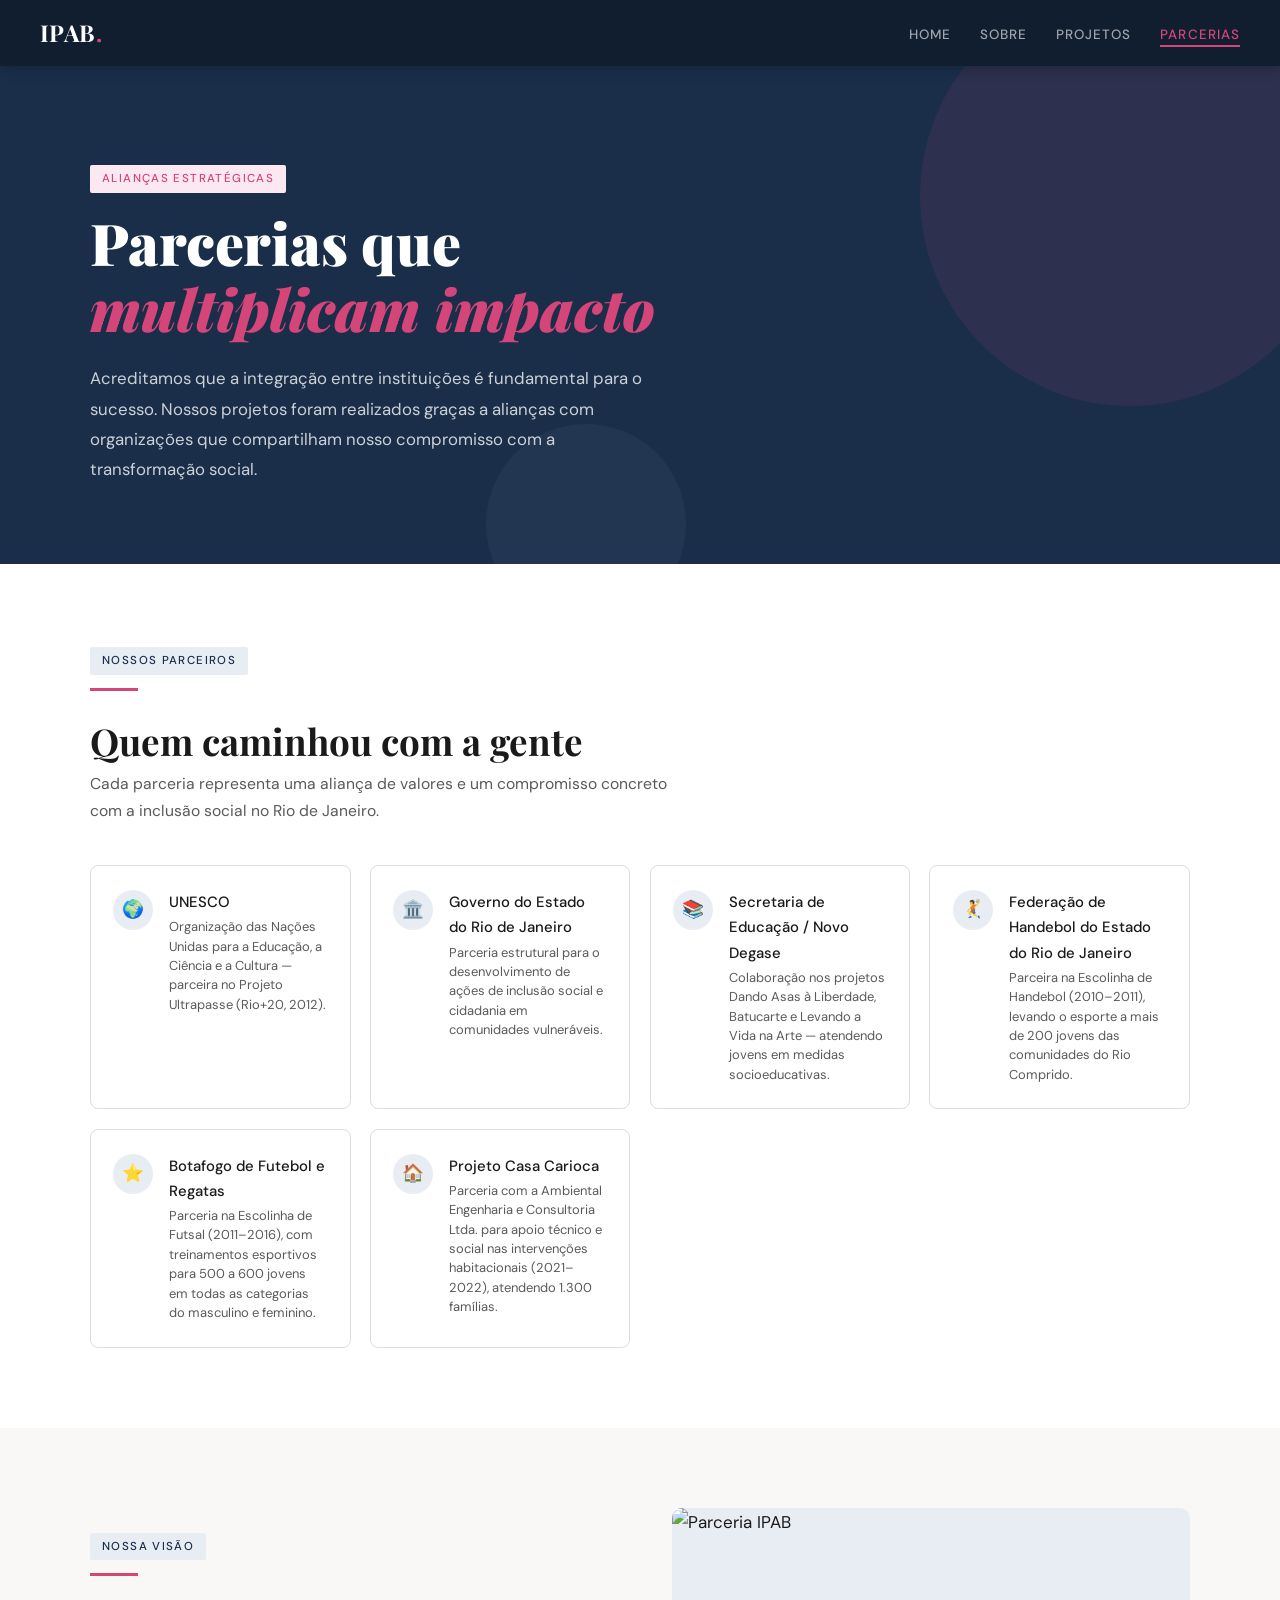
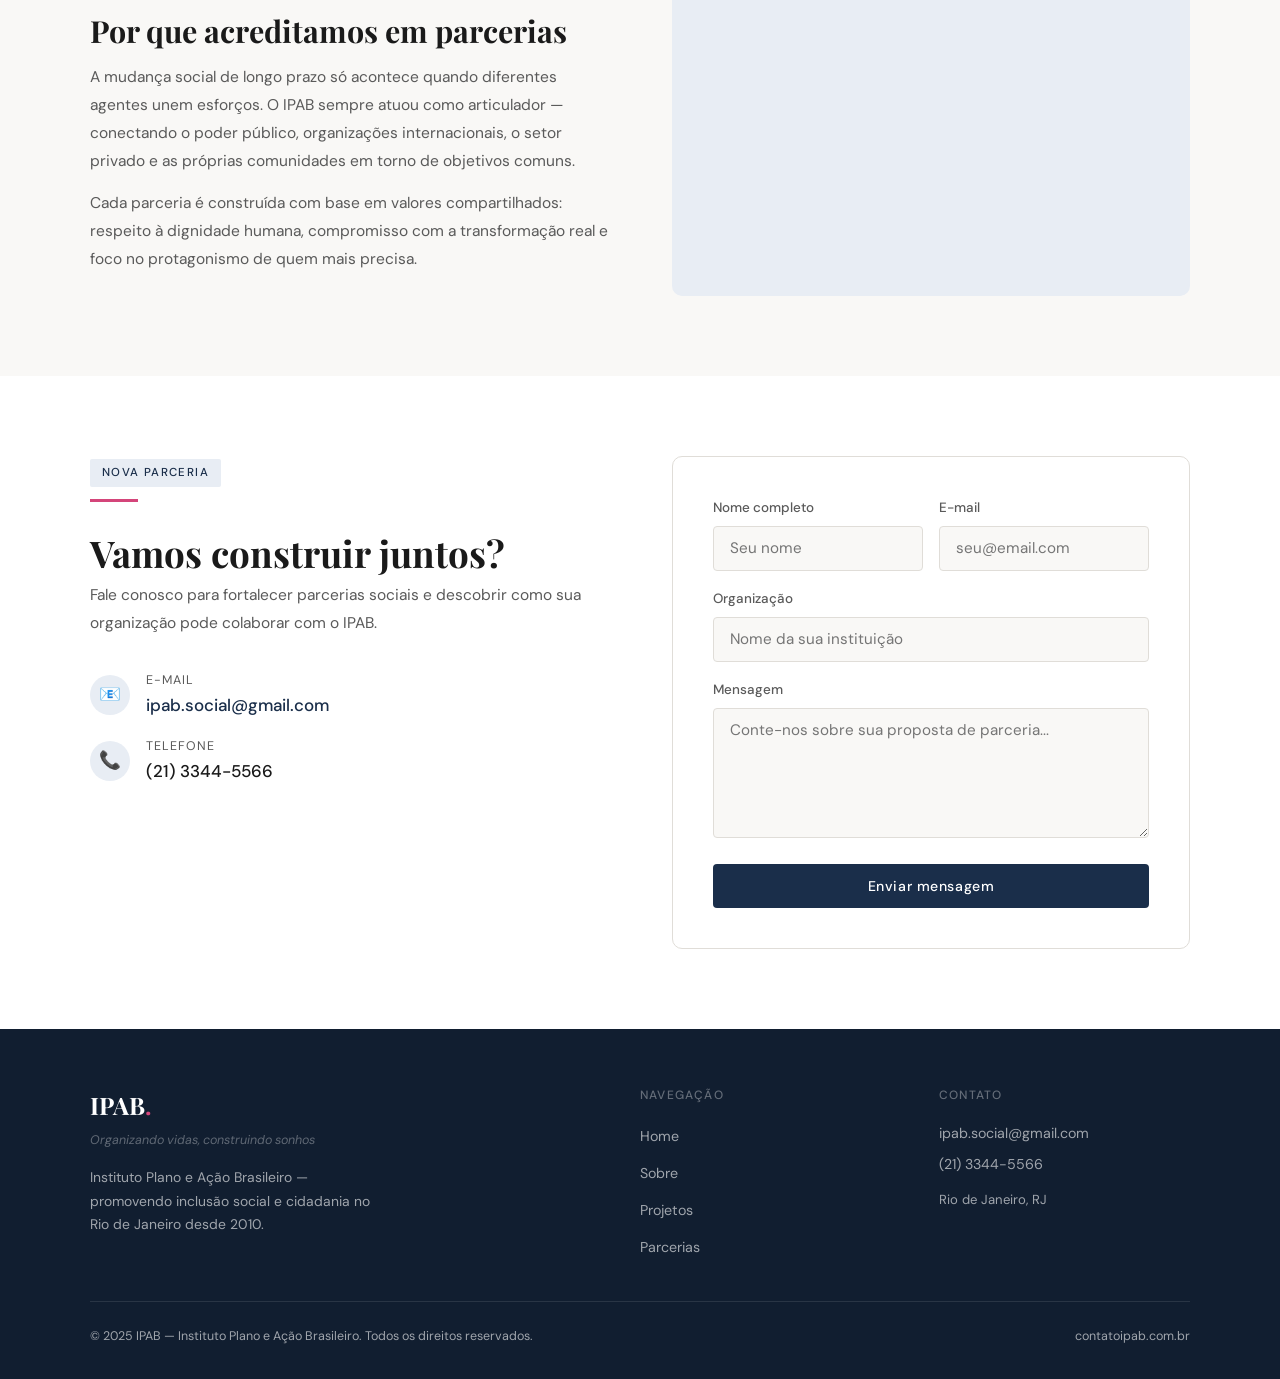
==== parcerias.html @ f0579f7f "create and upload .html and .css files" ====
<!DOCTYPE html>
<html lang="pt-BR">
<head>
  <meta charset="UTF-8" />
  <meta name="viewport" content="width=device-width, initial-scale=1.0" />
  <title>Parcerias | IPAB — Instituto Plano e Ação Brasileiro</title>
  <meta name="description" content="Conheça as instituições parceiras do IPAB que tornaram possível a transformação de milhares de vidas no Rio de Janeiro." />
  <link rel="stylesheet" href="style.css" />
</head>
<body>

<!-- NAV -->
<nav>
  <a class="nav-logo" href="index.html">IPAB<span>.</span></a>
  <button class="nav-toggle" aria-label="Menu" onclick="document.querySelector('nav ul').classList.toggle('aberto')">
    <span></span><span></span><span></span>
  </button>
  <ul>
    <li><a href="index.html">Home</a></li>
    <li><a href="sobre.html">Sobre</a></li>
    <li><a href="projetos.html">Projetos</a></li>
    <li><a href="parcerias.html" class="ativo">Parcerias</a></li>
  </ul>
</nav>

<!-- HERO -->
<div class="hero">
  <div class="hero-inner">
    <span class="tag">Alianças Estratégicas</span>
    <h1>Parcerias que<br><em>multiplicam impacto</em></h1>
    <p class="sub">Acreditamos que a integração entre instituições é fundamental para o sucesso. Nossos projetos foram realizados graças a alianças com organizações que compartilham nosso compromisso com a transformação social.</p>
  </div>
</div>

<!-- PARCEIROS -->
<section class="alt">
  <div class="section-inner">
    <span class="tag" style="background:var(--azul-pale);color:var(--azul);">Nossos Parceiros</span>
    <div class="divider"></div>
    <h2 class="section-title">Quem caminhou com a gente</h2>
    <p class="section-sub">Cada parceria representa uma aliança de valores e um compromisso concreto com a inclusão social no Rio de Janeiro.</p>

    <div class="parceria-grid">

      <div class="parceria-item">
        <div class="p-icon">🌍</div>
        <div>
          <h4>UNESCO</h4>
          <p>Organização das Nações Unidas para a Educação, a Ciência e a Cultura — parceira no Projeto Ultrapasse (Rio+20, 2012).</p>
        </div>
      </div>

      <div class="parceria-item">
        <div class="p-icon">🏛️</div>
        <div>
          <h4>Governo do Estado do Rio de Janeiro</h4>
          <p>Parceria estrutural para o desenvolvimento de ações de inclusão social e cidadania em comunidades vulneráveis.</p>
        </div>
      </div>

      <div class="parceria-item">
        <div class="p-icon">📚</div>
        <div>
          <h4>Secretaria de Educação / Novo Degase</h4>
          <p>Colaboração nos projetos Dando Asas à Liberdade, Batucarte e Levando a Vida na Arte — atendendo jovens em medidas socioeducativas.</p>
        </div>
      </div>

      <div class="parceria-item">
        <div class="p-icon">🤾</div>
        <div>
          <h4>Federação de Handebol do Estado do Rio de Janeiro</h4>
          <p>Parceira na Escolinha de Handebol (2010–2011), levando o esporte a mais de 200 jovens das comunidades do Rio Comprido.</p>
        </div>
      </div>

      <div class="parceria-item">
        <div class="p-icon">⭐</div>
        <div>
          <h4>Botafogo de Futebol e Regatas</h4>
          <p>Parceria na Escolinha de Futsal (2011–2016), com treinamentos esportivos para 500 a 600 jovens em todas as categorias do masculino e feminino.</p>
        </div>
      </div>

      <div class="parceria-item">
        <div class="p-icon">🏠</div>
        <div>
          <h4>Projeto Casa Carioca</h4>
          <p>Parceria com a Ambiental Engenharia e Consultoria Ltda. para apoio técnico e social nas intervenções habitacionais (2021–2022), atendendo 1.300 famílias.</p>
        </div>
      </div>

    </div>
  </div>
</section>

<!-- POR QUE PARCERIA -->
<section>
  <div class="section-inner">
    <div class="sobre-grid">
      <div class="sobre-text">
        <span class="tag" style="background:var(--azul-pale);color:var(--azul);">Nossa visão</span>
        <div class="divider"></div>
        <h2>Por que acreditamos em parcerias</h2>
        <p>A mudança social de longo prazo só acontece quando diferentes agentes unem esforços. O IPAB sempre atuou como articulador — conectando o poder público, organizações internacionais, o setor privado e as próprias comunidades em torno de objetivos comuns.</p>
        <p>Cada parceria é construída com base em valores compartilhados: respeito à dignidade humana, compromisso com a transformação real e foco no protagonismo de quem mais precisa.</p>
      </div>
      <div class="sobre-img">
        <img src="https://assets.zyrosite.com/cdn-cgi/image/format=auto,w=768,h=406,fit=crop/CLZD25CgJpuXaBjR/1-ECjZ6JQ8iOR2W0F1.png" alt="Parceria IPAB" />
      </div>
    </div>
  </div>
</section>

<!-- CONTATO PARCERIAS -->
<section class="alt" id="contato">
  <div class="section-inner">
    <div style="display:grid; grid-template-columns:1fr 1fr; gap:4rem; align-items:start;">
      <div>
        <span class="tag" style="background:var(--azul-pale);color:var(--azul);">Nova Parceria</span>
        <div class="divider"></div>
        <h2 class="section-title">Vamos construir juntos?</h2>
        <p style="color:var(--cinza); font-size:0.97rem; line-height:1.8; margin-bottom:2rem;">Fale conosco para fortalecer parcerias sociais e descobrir como sua organização pode colaborar com o IPAB.</p>
        <div style="display:flex; flex-direction:column; gap:1rem;">
          <div style="display:flex; align-items:center; gap:1rem;">
            <div style="width:40px;height:40px;border-radius:50%;background:var(--azul-pale);display:flex;align-items:center;justify-content:center;font-size:1.1rem;">📧</div>
            <div>
              <div style="font-size:0.78rem;color:var(--cinza);text-transform:uppercase;letter-spacing:0.08em;">E-mail</div>
              <a href="mailto:ipab.social@gmail.com" style="color:var(--azul);font-weight:500;text-decoration:none;">ipab.social@gmail.com</a>
            </div>
          </div>
          <div style="display:flex; align-items:center; gap:1rem;">
            <div style="width:40px;height:40px;border-radius:50%;background:var(--azul-pale);display:flex;align-items:center;justify-content:center;font-size:1.1rem;">📞</div>
            <div>
              <div style="font-size:0.78rem;color:var(--cinza);text-transform:uppercase;letter-spacing:0.08em;">Telefone</div>
              <span style="color:var(--escuro);font-weight:500;">(21) 3344-5566</span>
            </div>
          </div>
        </div>
      </div>
      <div class="form-wrap">
        <div class="form-row">
          <div class="form-group">
            <label for="nome">Nome completo</label>
            <input type="text" id="nome" placeholder="Seu nome" />
          </div>
          <div class="form-group">
            <label for="email">E-mail</label>
            <input type="email" id="email" placeholder="seu@email.com" />
          </div>
        </div>
        <div class="form-group">
          <label for="org">Organização</label>
          <input type="text" id="org" placeholder="Nome da sua instituição" />
        </div>
        <div class="form-group">
          <label for="msg">Mensagem</label>
          <textarea id="msg" placeholder="Conte-nos sobre sua proposta de parceria..."></textarea>
        </div>
        <button class="btn btn-azul" style="width:100%;" onclick="alert('Mensagem enviada! Entraremos em contato em breve.')">Enviar mensagem</button>
      </div>
    </div>
  </div>
</section>

<!-- FOOTER -->
<footer>
  <div class="footer-inner">
    <div>
      <div class="f-logo">IPAB<span>.</span></div>
      <div class="f-slogan">Organizando vidas, construindo sonhos</div>
      <p class="f-desc">Instituto Plano e Ação Brasileiro — promovendo inclusão social e cidadania no Rio de Janeiro desde 2010.</p>
    </div>
    <div>
      <h4>Navegação</h4>
      <ul>
        <li><a href="index.html">Home</a></li>
        <li><a href="sobre.html">Sobre</a></li>
        <li><a href="projetos.html">Projetos</a></li>
        <li><a href="parcerias.html">Parcerias</a></li>
      </ul>
    </div>
    <div class="f-contact">
      <h4>Contato</h4>
      <p><a href="mailto:ipab.social@gmail.com">ipab.social@gmail.com</a></p>
      <p>(21) 3344-5566</p>
      <p style="margin-top:0.8rem; font-size:0.82rem;">Rio de Janeiro, RJ</p>
    </div>
  </div>
  <div class="footer-bottom">
    <span>© 2025 IPAB — Instituto Plano e Ação Brasileiro. Todos os direitos reservados.</span>
    <span>contatoipab.com.br</span>
  </div>
</footer>

</body>
</html>
---- style.css ----
@import url('https://fonts.googleapis.com/css2?family=Playfair+Display:ital,wght@0,700;0,900;1,700&family=DM+Sans:wght@300;400;500&display=swap');

*, *::before, *::after { box-sizing: border-box; margin: 0; padding: 0; }

:root {
  --azul:         #1a2e4a;
  --azul-escuro:  #111e30;
  --azul-hover:   #253d61;
  --azul-pale:    #e8edf4;
  --rosa:         #d4457a;
  --rosa-hover:   #bc3568;
  --rosa-pale:    #fce8f0;
  --creme:        #f9f8f6;
  --escuro:       #1a1a1a;
  --cinza:        #5a5a5a;
  --cinza-claro:  #e0ddd8;
  --branco:       #ffffff;
  --serif: 'Playfair Display', Georgia, serif;
  --sans:  'DM Sans', system-ui, sans-serif;
  --max:   1100px;
}

html { scroll-behavior: smooth; }
body {
  font-family: var(--sans);
  background: var(--creme);
  color: var(--escuro);
  font-size: 17px;
  line-height: 1.7;
}

.container { max-width: var(--max); margin: 0 auto; padding: 0 2rem; }
.tag {
  display: inline-block;
  background: var(--rosa-pale); color: var(--rosa);
  font-size: 0.72rem; font-weight: 500;
  letter-spacing: 0.12em; text-transform: uppercase;
  padding: 4px 12px; border-radius: 2px;
}
.tag-azul {
  background: var(--azul-pale); color: var(--azul);
}
.divider { width: 48px; height: 3px; background: var(--rosa); margin: 0.8rem 0 1.8rem; }

/* NAV */
nav {
  position: sticky; top: 0; z-index: 200;
  background: var(--azul-escuro);
  height: 66px; display: flex; align-items: center;
  justify-content: space-between; padding: 0 2.5rem;
  box-shadow: 0 2px 12px rgba(0,0,0,0.25);
}
.nav-logo {
  font-family: var(--serif); font-size: 1.45rem; font-weight: 700;
  color: var(--branco); text-decoration: none; letter-spacing: 0.02em;
}
.nav-logo span { color: var(--rosa); }
nav ul { list-style: none; display: flex; gap: 1.8rem; }
nav ul a {
  font-size: 0.84rem; font-weight: 500; letter-spacing: 0.08em;
  text-transform: uppercase; color: rgba(255,255,255,0.6);
  text-decoration: none; padding-bottom: 2px;
  border-bottom: 2px solid transparent;
  transition: color 0.2s, border-color 0.2s;
}
nav ul a:hover { color: var(--branco); }
nav ul a.ativo { color: var(--rosa); border-bottom-color: var(--rosa); }
.nav-toggle {
  display: none; background: none; border: none;
  cursor: pointer; flex-direction: column; gap: 5px; padding: 4px;
}
.nav-toggle span { display: block; width: 24px; height: 2px; background: var(--branco); border-radius: 2px; }

@media (max-width: 720px) {
  .nav-toggle { display: flex; }
  nav ul {
    display: none; flex-direction: column; gap: 0;
    position: absolute; top: 66px; left: 0; right: 0;
    background: var(--azul-escuro); padding: 1rem 0;
    box-shadow: 0 8px 20px rgba(0,0,0,0.2);
  }
  nav ul.aberto { display: flex; }
  nav ul a { padding: 0.75rem 2.5rem; border-bottom: none; }
  nav { position: relative; }
}

/* HERO */
.hero {
  background: var(--azul); color: var(--branco);
  padding: 6rem 2.5rem 5rem; position: relative; overflow: hidden;
}
.hero::before {
  content: ''; position: absolute; top: -80px; right: -60px;
  width: 420px; height: 420px; border-radius: 50%;
  background: rgba(212,69,122,0.10); pointer-events: none;
}
.hero::after {
  content: ''; position: absolute; bottom: -60px; left: 38%;
  width: 200px; height: 200px; border-radius: 50%;
  background: rgba(255,255,255,0.04); pointer-events: none;
}
.hero-inner { max-width: var(--max); margin: 0 auto; position: relative; }
.hero h1 {
  font-family: var(--serif);
  font-size: clamp(2.2rem, 4.5vw, 3.8rem);
  font-weight: 900; line-height: 1.15;
  margin: 1rem 0 1.4rem;
}
.hero h1 em { font-style: italic; color: var(--rosa); }
.hero .sub {
  font-size: 1.05rem; color: rgba(255,255,255,0.78);
  max-width: 580px; line-height: 1.8;
}
.hero-stats {
  display: flex; gap: 3rem; flex-wrap: wrap;
  margin-top: 3rem; padding-top: 2rem;
  border-top: 1px solid rgba(255,255,255,0.15);
}
.stat-num { font-family: var(--serif); font-size: 2.4rem; font-weight: 700; color: var(--rosa); line-height: 1; }
.stat-label { font-size: 0.82rem; color: rgba(255,255,255,0.6); margin-top: 4px; }

/* SECTIONS */
section { padding: 5rem 2.5rem; }
section.alt { background: var(--branco); }
section.azul { background: var(--azul); color: var(--branco); }
.section-inner { max-width: var(--max); margin: 0 auto; }
.section-title {
  font-family: var(--serif);
  font-size: clamp(1.7rem, 3vw, 2.3rem);
  font-weight: 700; line-height: 1.2; margin-bottom: 0.4rem;
}
.section-sub {
  font-size: 0.98rem; color: var(--cinza);
  max-width: 580px; line-height: 1.75; margin-bottom: 2.5rem;
}
section.azul .section-sub { color: rgba(255,255,255,0.72); }

/* BUTTON */
.btn {
  display: inline-block; padding: 0.8rem 1.8rem;
  border-radius: 4px; font-family: var(--sans);
  font-size: 0.88rem; font-weight: 500; letter-spacing: 0.04em;
  text-decoration: none; cursor: pointer; border: none;
  transition: background 0.2s, transform 0.15s;
}
.btn-rosa { background: var(--rosa); color: var(--branco); }
.btn-rosa:hover { background: var(--rosa-hover); transform: translateY(-1px); }
.btn-azul { background: var(--azul); color: var(--branco); }
.btn-azul:hover { background: var(--azul-hover); transform: translateY(-1px); }
.btn-outline { background: transparent; color: var(--branco); border: 1.5px solid rgba(255,255,255,0.45); }
.btn-outline:hover { background: rgba(255,255,255,0.1); }

/* SERVICE CARDS */
.card-grid {
  display: grid; grid-template-columns: repeat(auto-fit, minmax(230px, 1fr));
  gap: 1.4rem; margin-top: 2rem;
}
.card {
  background: var(--branco); border: 1px solid var(--cinza-claro);
  border-radius: 8px; padding: 1.8rem;
  border-top: 3px solid var(--rosa);
  transition: box-shadow 0.2s, transform 0.2s;
}
.card:hover { box-shadow: 0 6px 24px rgba(0,0,0,0.08); transform: translateY(-2px); }
.card-icon { font-size: 1.8rem; margin-bottom: 1rem; }
.card h3 { font-family: var(--serif); font-size: 1.1rem; margin-bottom: 0.5rem; }
.card p { font-size: 0.91rem; color: var(--cinza); line-height: 1.7; }

/* PROJETO CARDS */
.projetos-grid {
  display: grid; grid-template-columns: repeat(auto-fit, minmax(300px, 1fr));
  gap: 1.6rem; margin-top: 2rem;
}
.projeto-card {
  background: var(--branco); border: 1px solid var(--cinza-claro);
  border-radius: 8px; overflow: hidden;
  display: flex; flex-direction: column;
  transition: box-shadow 0.2s, transform 0.2s;
}
.projeto-card:hover { box-shadow: 0 8px 28px rgba(0,0,0,0.09); transform: translateY(-2px); }
.projeto-header {
  background: var(--azul-pale); padding: 1.4rem 1.7rem 1.2rem;
  border-bottom: 3px solid var(--rosa);
}
.projeto-header .periodo {
  font-size: 0.72rem; font-weight: 500; color: var(--azul);
  letter-spacing: 0.1em; text-transform: uppercase; margin-bottom: 0.4rem;
}
.projeto-header h3 { font-family: var(--serif); font-size: 1.1rem; color: var(--azul-escuro); line-height: 1.3; }
.projeto-body { padding: 1.3rem 1.7rem 1.7rem; flex: 1; }
.projeto-body .parceiro { font-size: 0.78rem; color: var(--cinza); font-style: italic; margin-bottom: 0.7rem; }
.projeto-body p { font-size: 0.91rem; color: var(--cinza); line-height: 1.7; }
.projeto-impacto {
  display: flex; align-items: center; gap: 0.5rem;
  margin-top: 1rem; padding-top: 1rem;
  border-top: 1px solid var(--cinza-claro);
  font-size: 0.84rem; color: var(--azul); font-weight: 500;
}
.projeto-impacto::before {
  content: ''; width: 8px; height: 8px;
  border-radius: 50%; background: var(--rosa); flex-shrink: 0;
}

/* PARCERIAS */
.parceria-grid {
  display: grid; grid-template-columns: repeat(auto-fit, minmax(220px, 1fr));
  gap: 1.2rem; margin-top: 2rem;
}
.parceria-item {
  background: var(--branco); border: 1px solid var(--cinza-claro);
  border-radius: 8px; padding: 1.5rem 1.4rem;
  display: flex; align-items: flex-start; gap: 1rem;
  transition: box-shadow 0.2s;
}
.parceria-item:hover { box-shadow: 0 4px 16px rgba(0,0,0,0.07); }
.p-icon {
  width: 40px; height: 40px; border-radius: 50%;
  background: var(--azul-pale); display: flex;
  align-items: center; justify-content: center;
  flex-shrink: 0; font-size: 1.1rem;
}
.parceria-item h4 { font-size: 0.93rem; font-weight: 500; color: var(--escuro); margin-bottom: 2px; }
.parceria-item p { font-size: 0.81rem; color: var(--cinza); line-height: 1.5; }

/* FORM */
.form-wrap {
  background: var(--branco); border: 1px solid var(--cinza-claro);
  border-radius: 10px; padding: 2.5rem; max-width: 620px;
}
.form-group { margin-bottom: 1.1rem; }
.form-group label { display: block; font-size: 0.84rem; font-weight: 500; margin-bottom: 0.35rem; color: var(--cinza); }
.form-group input,
.form-group textarea {
  width: 100%; padding: 0.72rem 1rem;
  border: 1.5px solid var(--cinza-claro); border-radius: 4px;
  font-family: var(--sans); font-size: 0.95rem; color: var(--escuro);
  background: var(--creme); outline: none; transition: border-color 0.2s;
}
.form-group input:focus,
.form-group textarea:focus { border-color: var(--rosa); background: var(--branco); }
.form-group textarea { resize: vertical; min-height: 130px; }
.form-row { display: grid; grid-template-columns: 1fr 1fr; gap: 1rem; }
@media (max-width: 560px) { .form-row { grid-template-columns: 1fr; } }

/* SOBRE TWO-COL */
.sobre-grid { display: grid; grid-template-columns: 1fr 1fr; gap: 4rem; align-items: center; }
.sobre-grid.rev { direction: rtl; }
.sobre-grid.rev > * { direction: ltr; }
@media (max-width: 800px) {
  .sobre-grid, .sobre-grid.rev { grid-template-columns: 1fr; direction: ltr; }
}
.sobre-text h2 { font-family: var(--serif); font-size: 1.9rem; font-weight: 700; margin-bottom: 0.5rem; }
.sobre-text p { font-size: 0.97rem; color: var(--cinza); line-height: 1.8; }
.sobre-text p + p { margin-top: 0.9rem; }
.sobre-img {
  border-radius: 10px; overflow: hidden;
  aspect-ratio: 4/3; background: var(--azul-pale);
  display: flex; align-items: center; justify-content: center;
}
.sobre-img img { width: 100%; height: 100%; object-fit: cover; display: block; }

/* INFO BAR */
.info-bar { background: var(--rosa); color: var(--branco); padding: 2.5rem; }
.info-bar-inner {
  max-width: var(--max); margin: 0 auto;
  display: flex; justify-content: space-around;
  flex-wrap: wrap; gap: 2rem; align-items: center;
}
.info-item { text-align: center; }
.info-item .num { font-family: var(--serif); font-size: 2.2rem; font-weight: 900; }
.info-item .lbl { font-size: 0.82rem; font-weight: 500; letter-spacing: 0.06em; opacity: 0.82; text-transform: uppercase; }

/* CONTATO ICONS */
.contato-icon {
  width: 40px; height: 40px; border-radius: 50%;
  background: var(--azul-pale);
  display: flex; align-items: center; justify-content: center; font-size: 1.1rem;
}

/* FOOTER */
footer {
  background: var(--azul-escuro);
  color: rgba(255,255,255,0.6); padding: 3.5rem 2.5rem 2rem;
}
.footer-inner {
  max-width: var(--max); margin: 0 auto;
  display: grid; grid-template-columns: 2fr 1fr 1fr; gap: 3rem;
}
@media (max-width: 700px) { .footer-inner { grid-template-columns: 1fr; gap: 2rem; } }
.f-logo { font-family: var(--serif); font-size: 1.5rem; font-weight: 700; color: var(--branco); margin-bottom: 0.3rem; }
.f-logo span { color: var(--rosa); }
.f-slogan { font-size: 0.78rem; font-style: italic; opacity: 0.55; margin-bottom: 0.9rem; }
.f-desc { font-size: 0.87rem; line-height: 1.7; max-width: 280px; }
footer h4 { font-size: 0.75rem; font-weight: 500; text-transform: uppercase; letter-spacing: 0.1em; color: rgba(255,255,255,0.35); margin-bottom: 1rem; }
footer ul { list-style: none; }
footer ul li { margin-bottom: 0.5rem; }
footer ul a { color: rgba(255,255,255,0.6); text-decoration: none; font-size: 0.89rem; transition: color 0.2s; }
footer ul a:hover { color: var(--rosa); }
.f-contact p { font-size: 0.89rem; margin-bottom: 0.4rem; }
.f-contact a { color: rgba(255,255,255,0.6); text-decoration: none; }
.f-contact a:hover { color: var(--rosa); }
.footer-bottom {
  max-width: var(--max); margin: 2rem auto 0;
  padding-top: 1.5rem; border-top: 1px solid rgba(255,255,255,0.1);
  display: flex; justify-content: space-between;
  font-size: 0.78rem; flex-wrap: wrap; gap: 0.5rem;
}
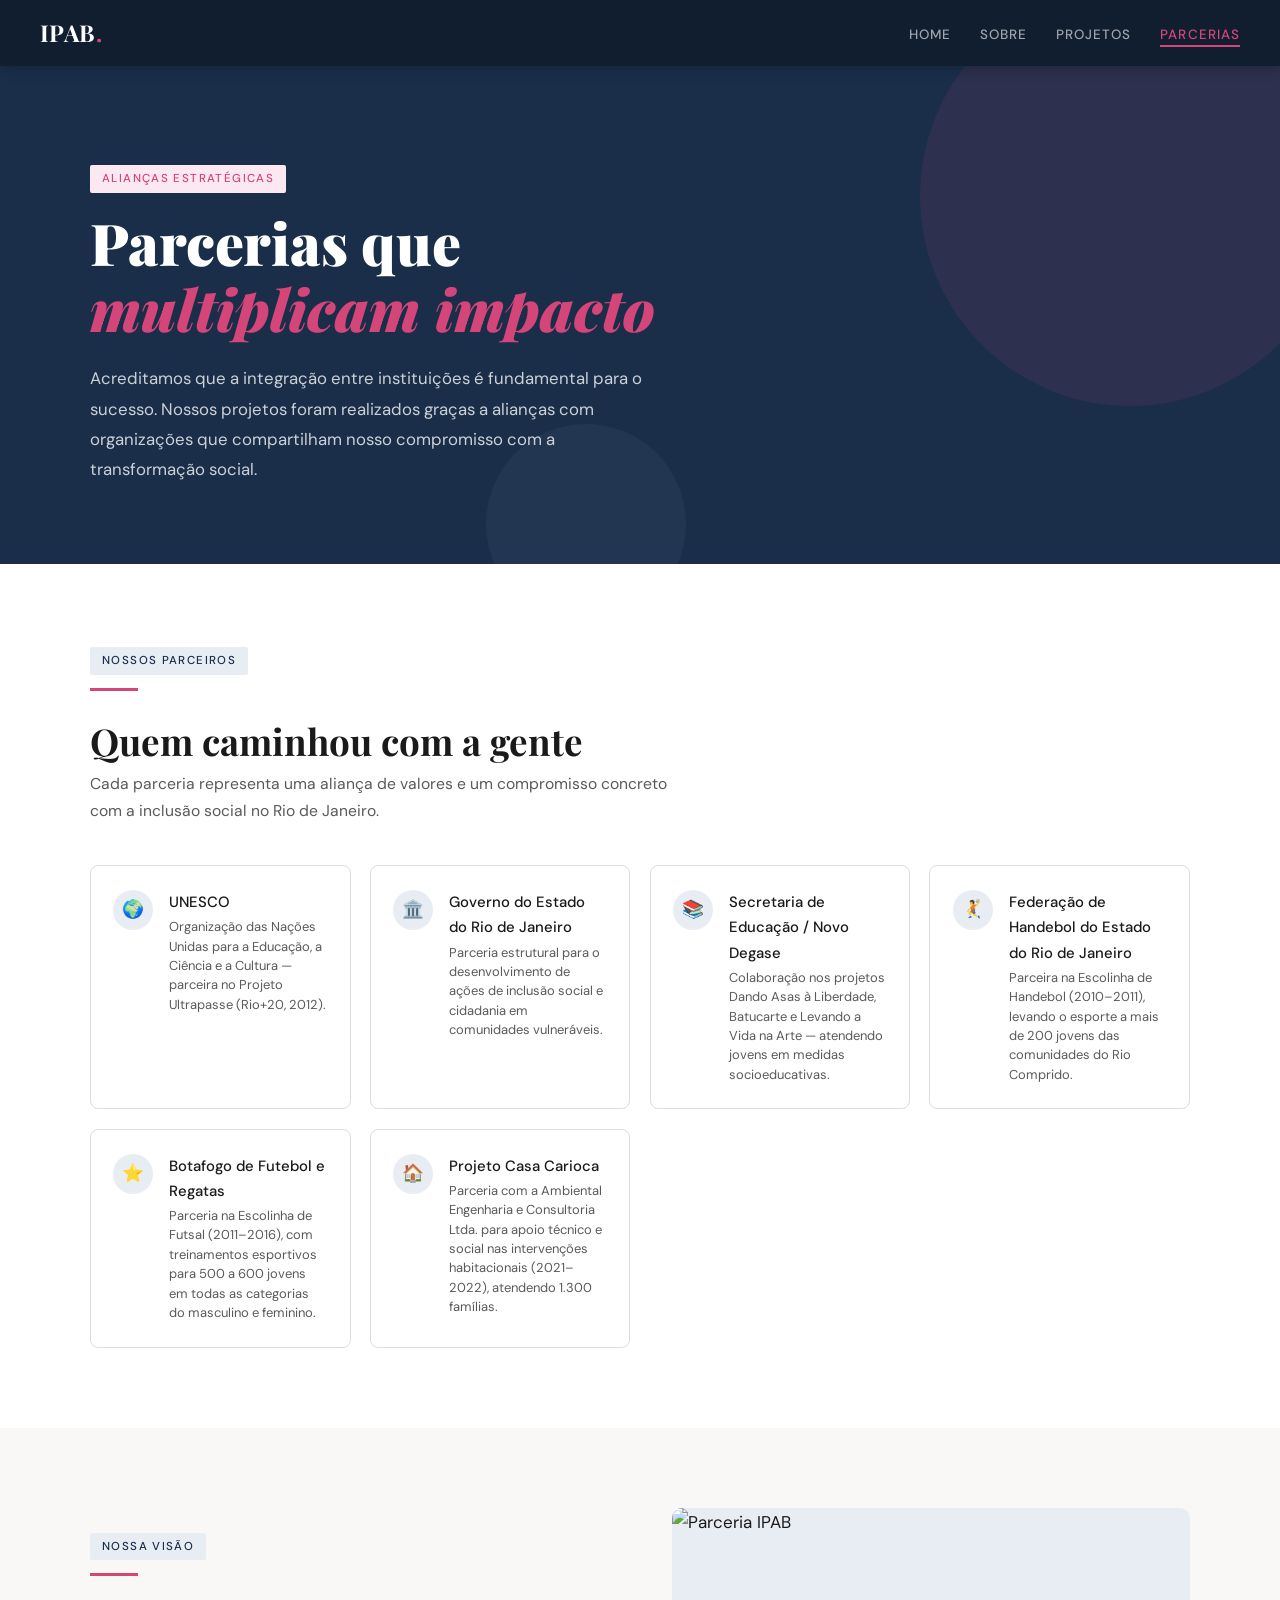
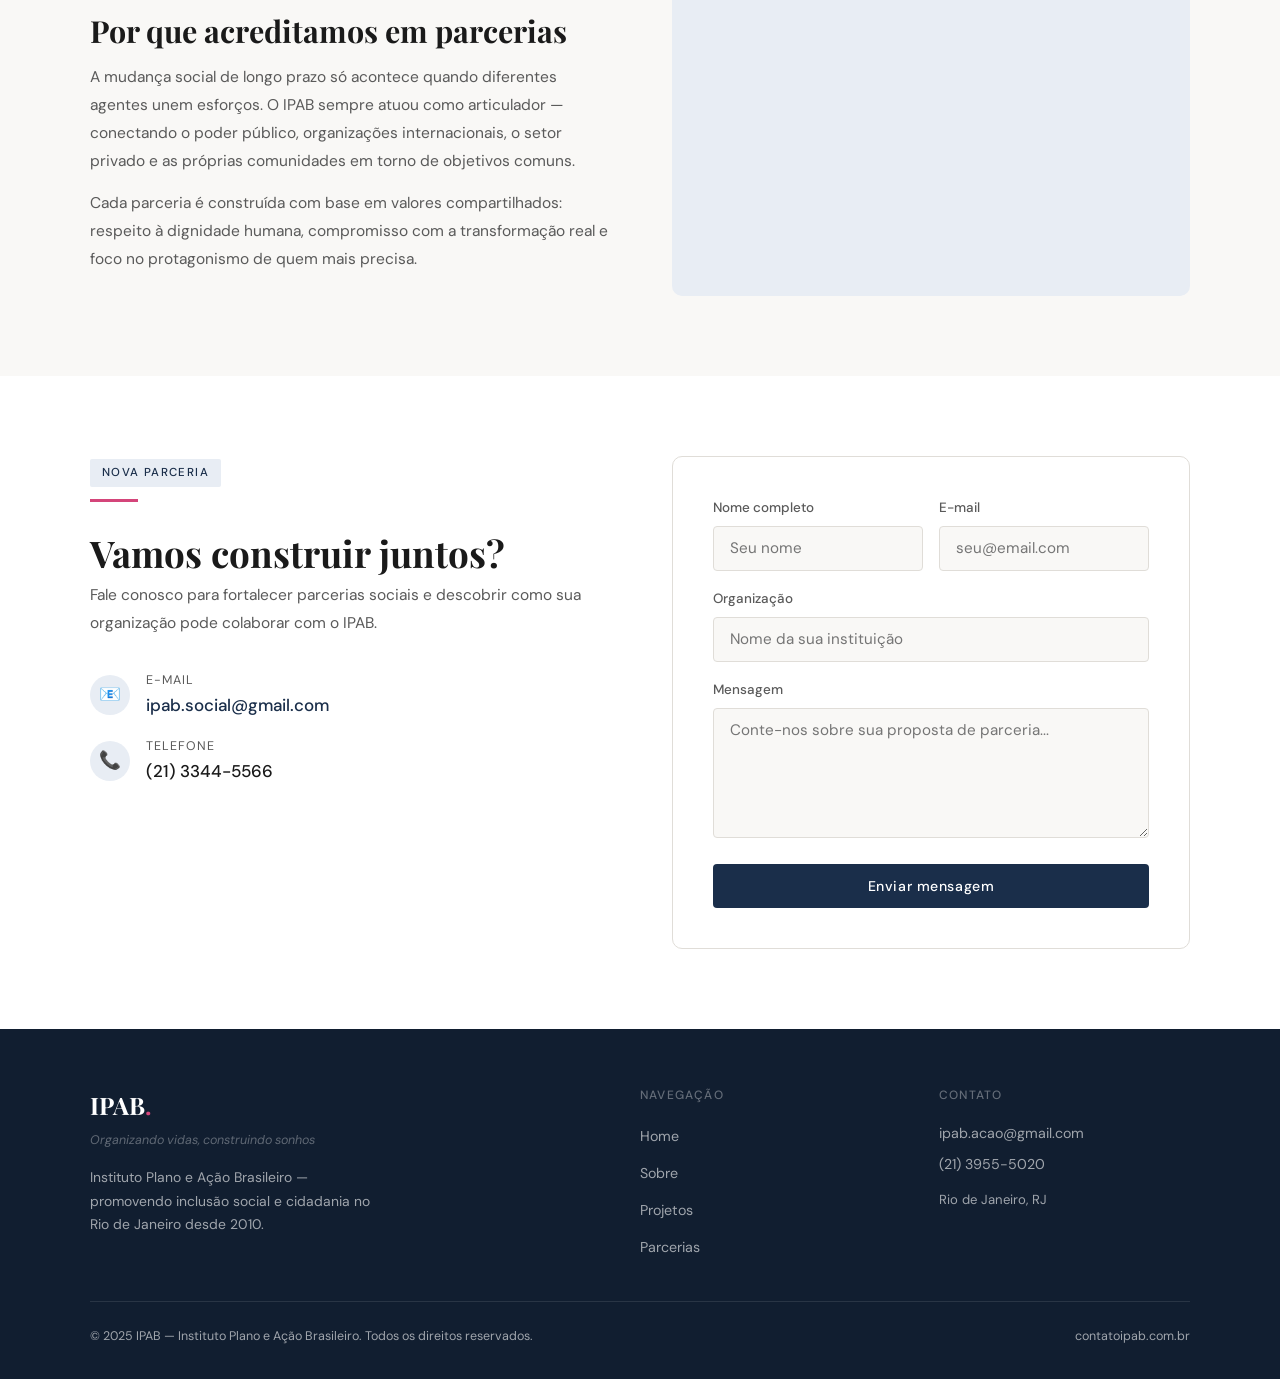
==== commit d8219cc3: "update contact email and phone number" ====
--- a/parcerias.html
+++ b/parcerias.html
@@ -182,8 +182,8 @@
     </div>
     <div class="f-contact">
       <h4>Contato</h4>
-      <p><a href="mailto:ipab.social@gmail.com">ipab.social@gmail.com</a></p>
-      <p>(21) 3344-5566</p>
+      <p><a href="mailto:ipab.acao@gmail.com">ipab.acao@gmail.com</a></p>
+      <p>(21) 3955-5020</p>
       <p style="margin-top:0.8rem; font-size:0.82rem;">Rio de Janeiro, RJ</p>
     </div>
   </div>
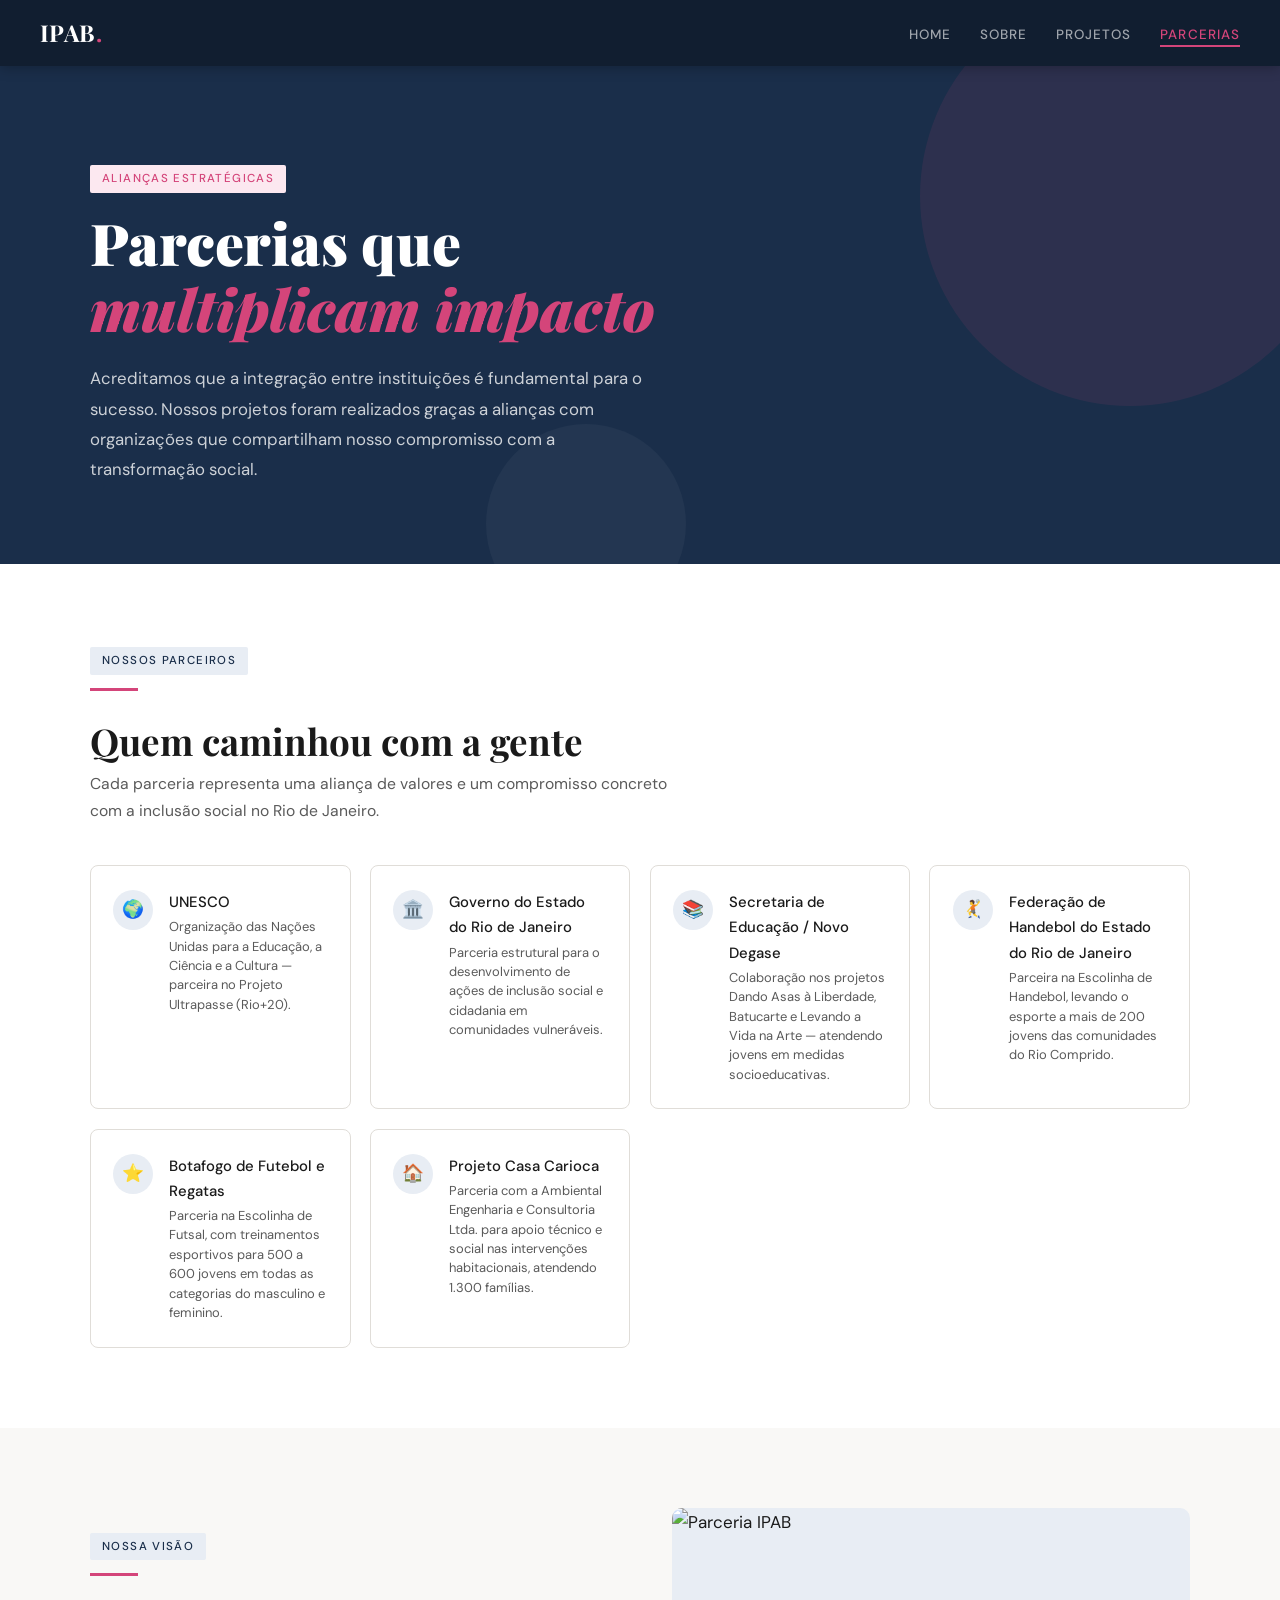
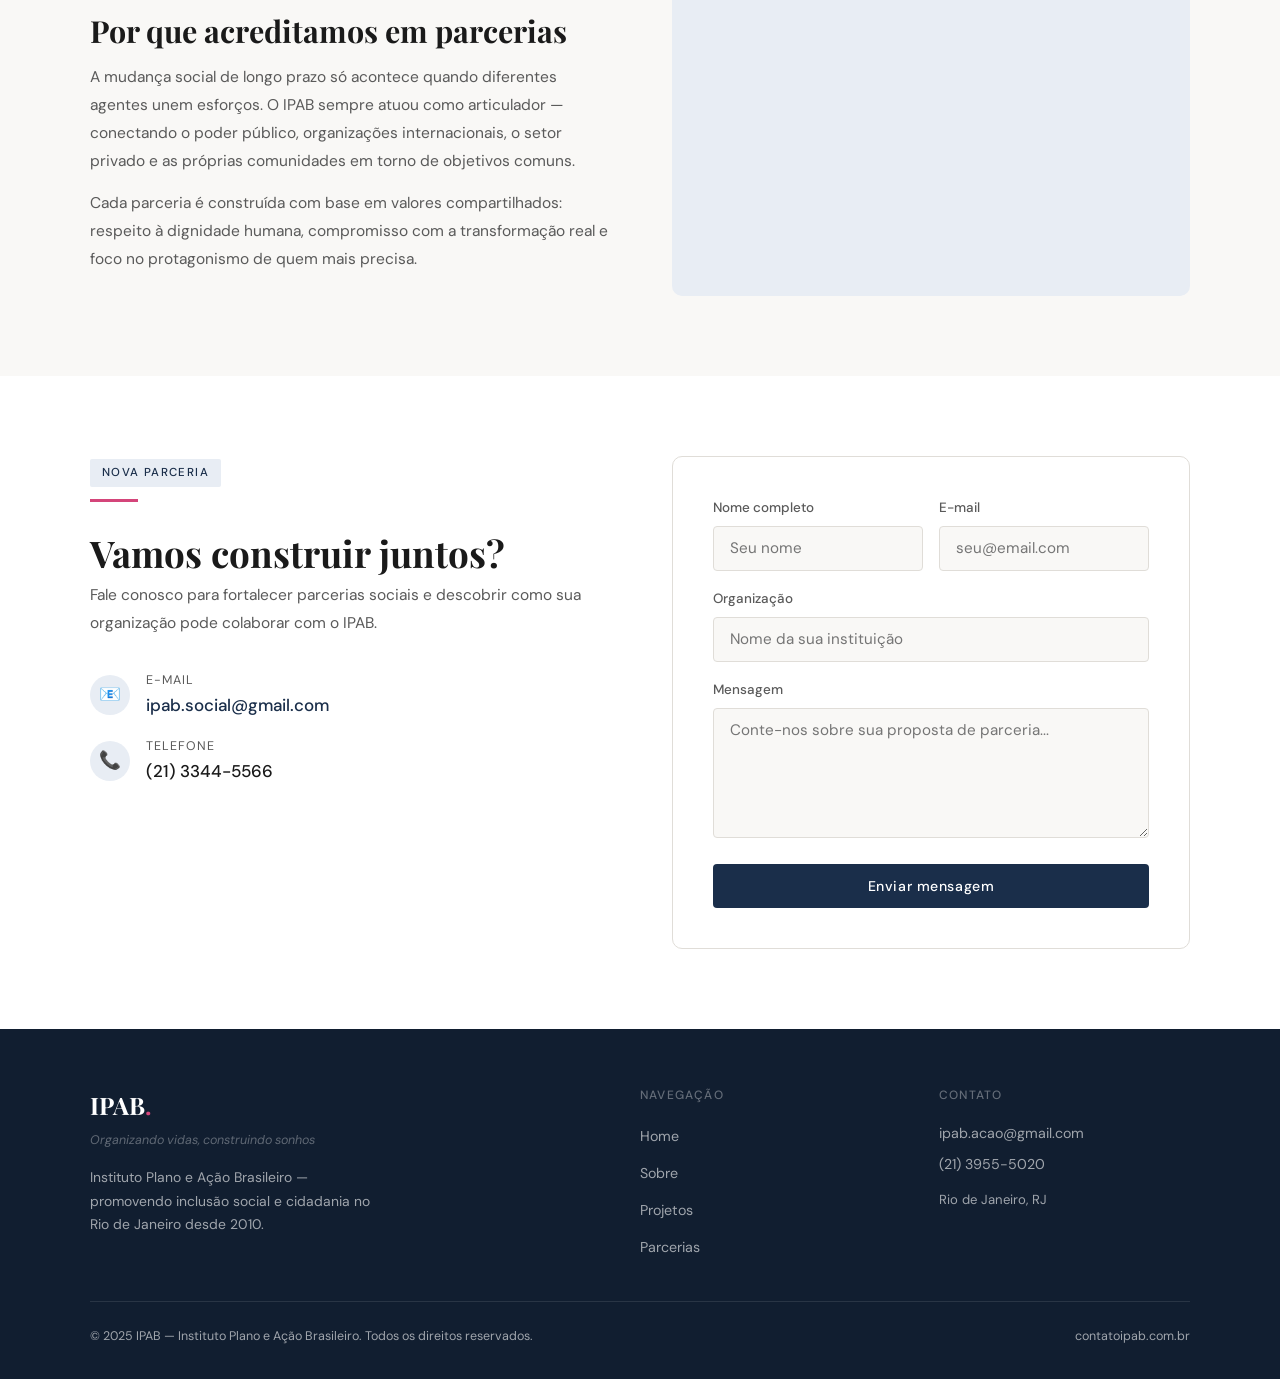
==== commit ed23eb09: "remove dates from partnership" ====
--- a/parcerias.html
+++ b/parcerias.html
@@ -46,7 +46,7 @@
         <div class="p-icon">🌍</div>
         <div>
           <h4>UNESCO</h4>
-          <p>Organização das Nações Unidas para a Educação, a Ciência e a Cultura — parceira no Projeto Ultrapasse (Rio+20, 2012).</p>
+          <p>Organização das Nações Unidas para a Educação, a Ciência e a Cultura — parceira no Projeto Ultrapasse (Rio+20).</p>
         </div>
       </div>
 
@@ -70,7 +70,7 @@
         <div class="p-icon">🤾</div>
         <div>
           <h4>Federação de Handebol do Estado do Rio de Janeiro</h4>
-          <p>Parceira na Escolinha de Handebol (2010–2011), levando o esporte a mais de 200 jovens das comunidades do Rio Comprido.</p>
+          <p>Parceira na Escolinha de Handebol, levando o esporte a mais de 200 jovens das comunidades do Rio Comprido.</p>
         </div>
       </div>
 
@@ -78,7 +78,7 @@
         <div class="p-icon">⭐</div>
         <div>
           <h4>Botafogo de Futebol e Regatas</h4>
-          <p>Parceria na Escolinha de Futsal (2011–2016), com treinamentos esportivos para 500 a 600 jovens em todas as categorias do masculino e feminino.</p>
+          <p>Parceria na Escolinha de Futsal, com treinamentos esportivos para 500 a 600 jovens em todas as categorias do masculino e feminino.</p>
         </div>
       </div>
 
@@ -86,7 +86,7 @@
         <div class="p-icon">🏠</div>
         <div>
           <h4>Projeto Casa Carioca</h4>
-          <p>Parceria com a Ambiental Engenharia e Consultoria Ltda. para apoio técnico e social nas intervenções habitacionais (2021–2022), atendendo 1.300 famílias.</p>
+          <p>Parceria com a Ambiental Engenharia e Consultoria Ltda. para apoio técnico e social nas intervenções habitacionais, atendendo 1.300 famílias.</p>
         </div>
       </div>
 
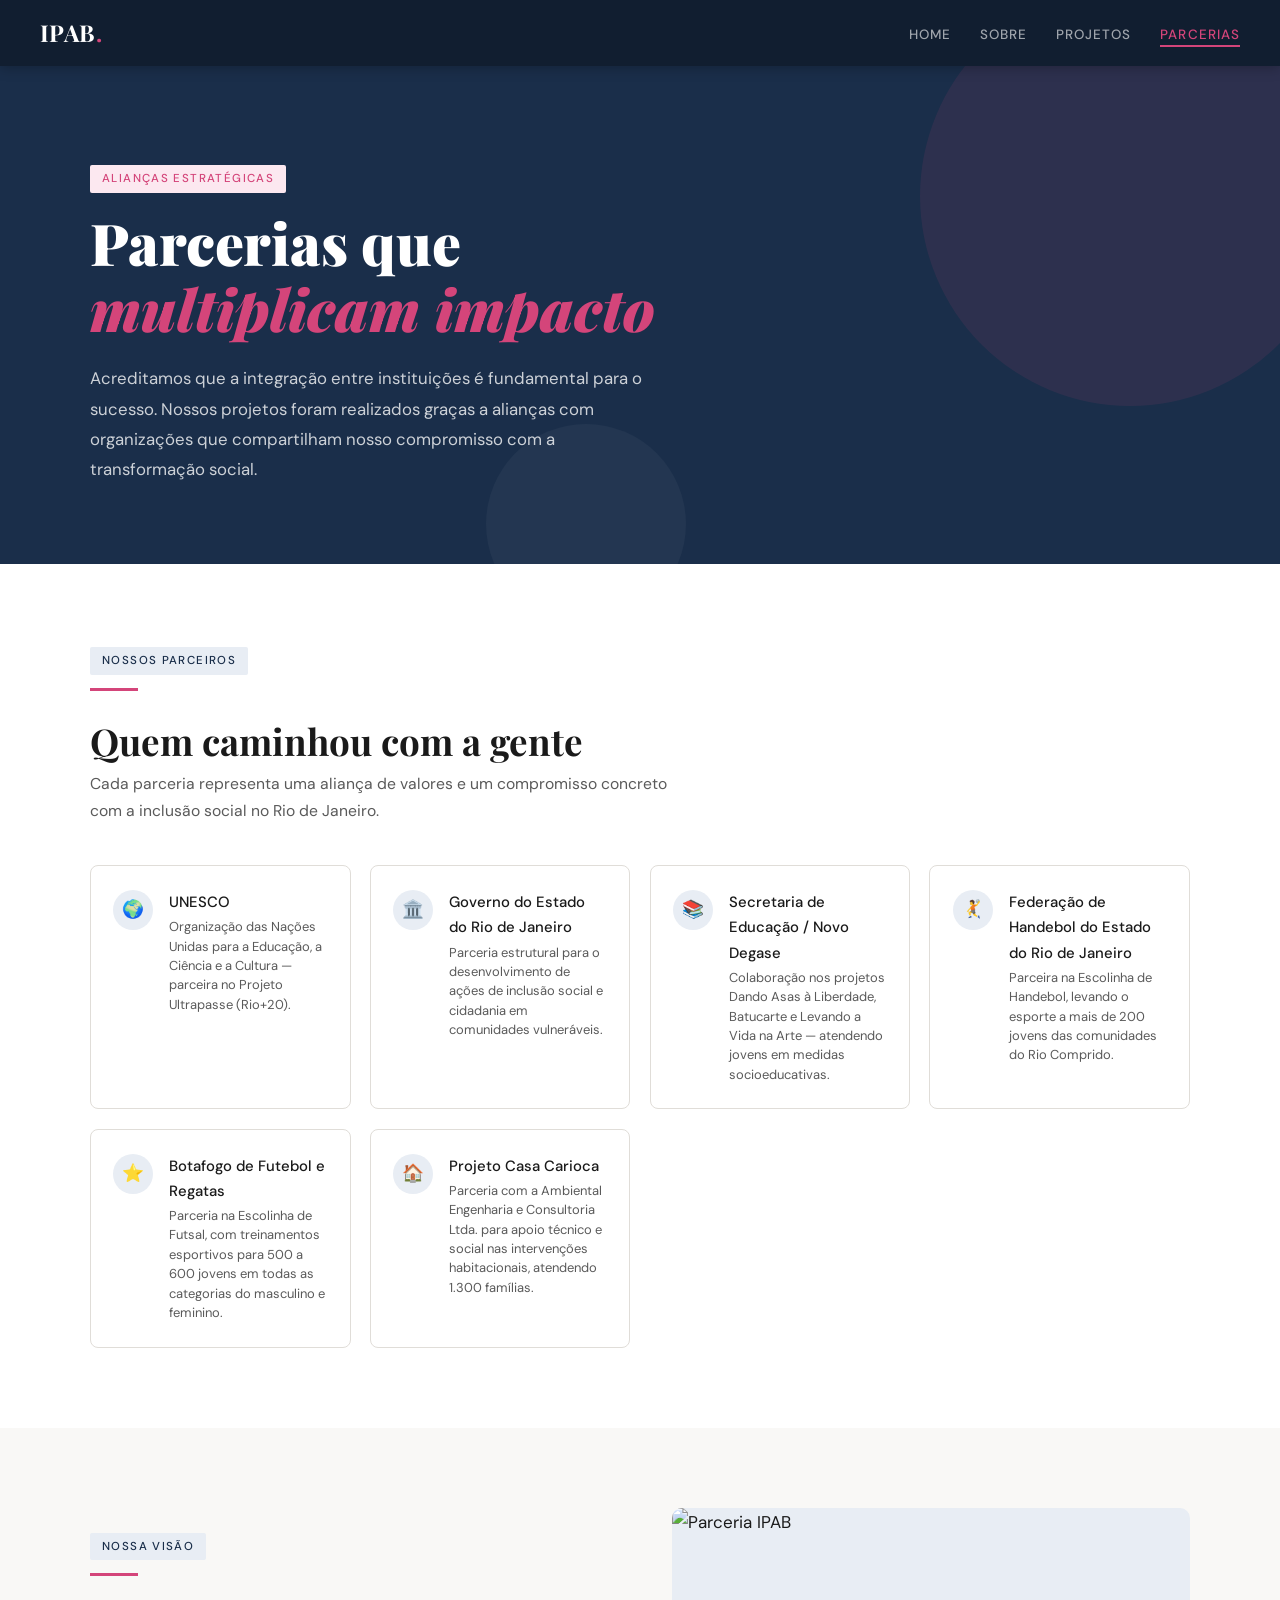
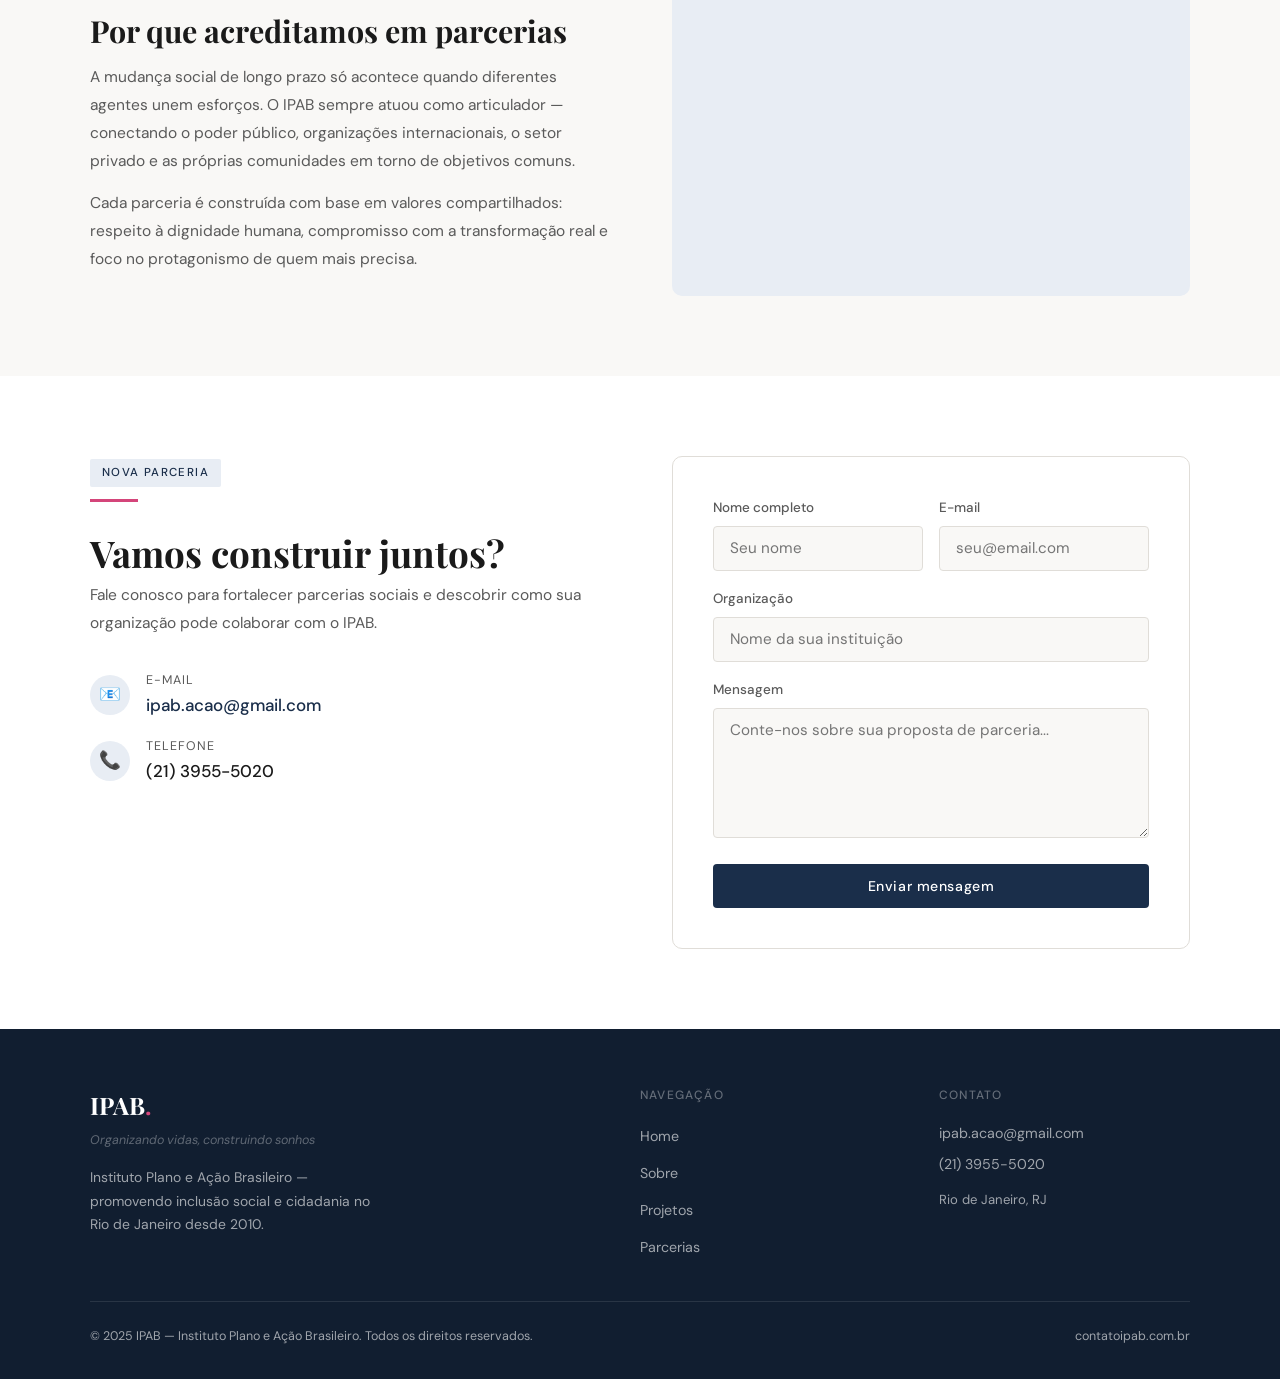
==== commit 79296155: "update contact email and phone number in parcerias.html" ====
--- a/parcerias.html
+++ b/parcerias.html
@@ -126,14 +126,14 @@
             <div style="width:40px;height:40px;border-radius:50%;background:var(--azul-pale);display:flex;align-items:center;justify-content:center;font-size:1.1rem;">📧</div>
             <div>
               <div style="font-size:0.78rem;color:var(--cinza);text-transform:uppercase;letter-spacing:0.08em;">E-mail</div>
-              <a href="mailto:ipab.social@gmail.com" style="color:var(--azul);font-weight:500;text-decoration:none;">ipab.social@gmail.com</a>
+              <a href="mailto:ipab.social@gmail.com" style="color:var(--azul);font-weight:500;text-decoration:none;">ipab.acao@gmail.com</a>
             </div>
           </div>
           <div style="display:flex; align-items:center; gap:1rem;">
             <div style="width:40px;height:40px;border-radius:50%;background:var(--azul-pale);display:flex;align-items:center;justify-content:center;font-size:1.1rem;">📞</div>
             <div>
               <div style="font-size:0.78rem;color:var(--cinza);text-transform:uppercase;letter-spacing:0.08em;">Telefone</div>
-              <span style="color:var(--escuro);font-weight:500;">(21) 3344-5566</span>
+              <span style="color:var(--escuro);font-weight:500;">(21) 3955-5020</span>
             </div>
           </div>
         </div>
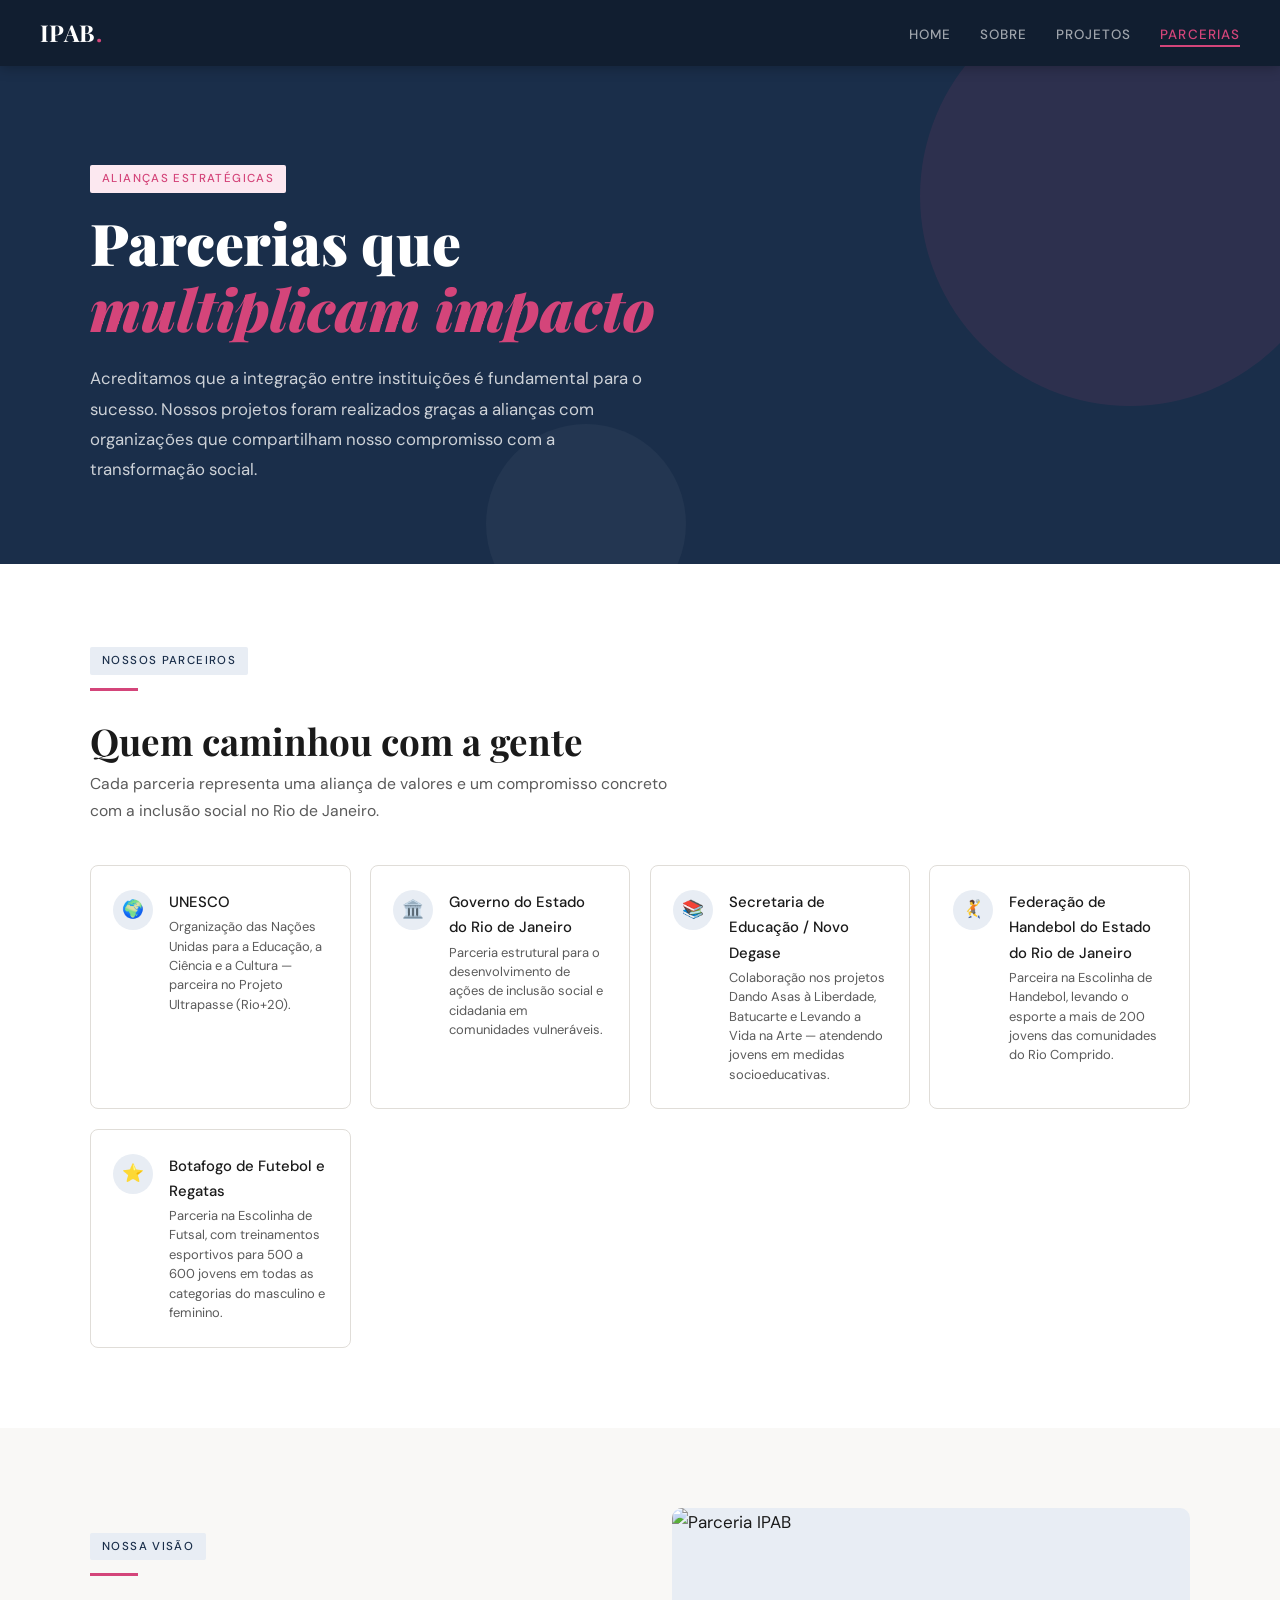
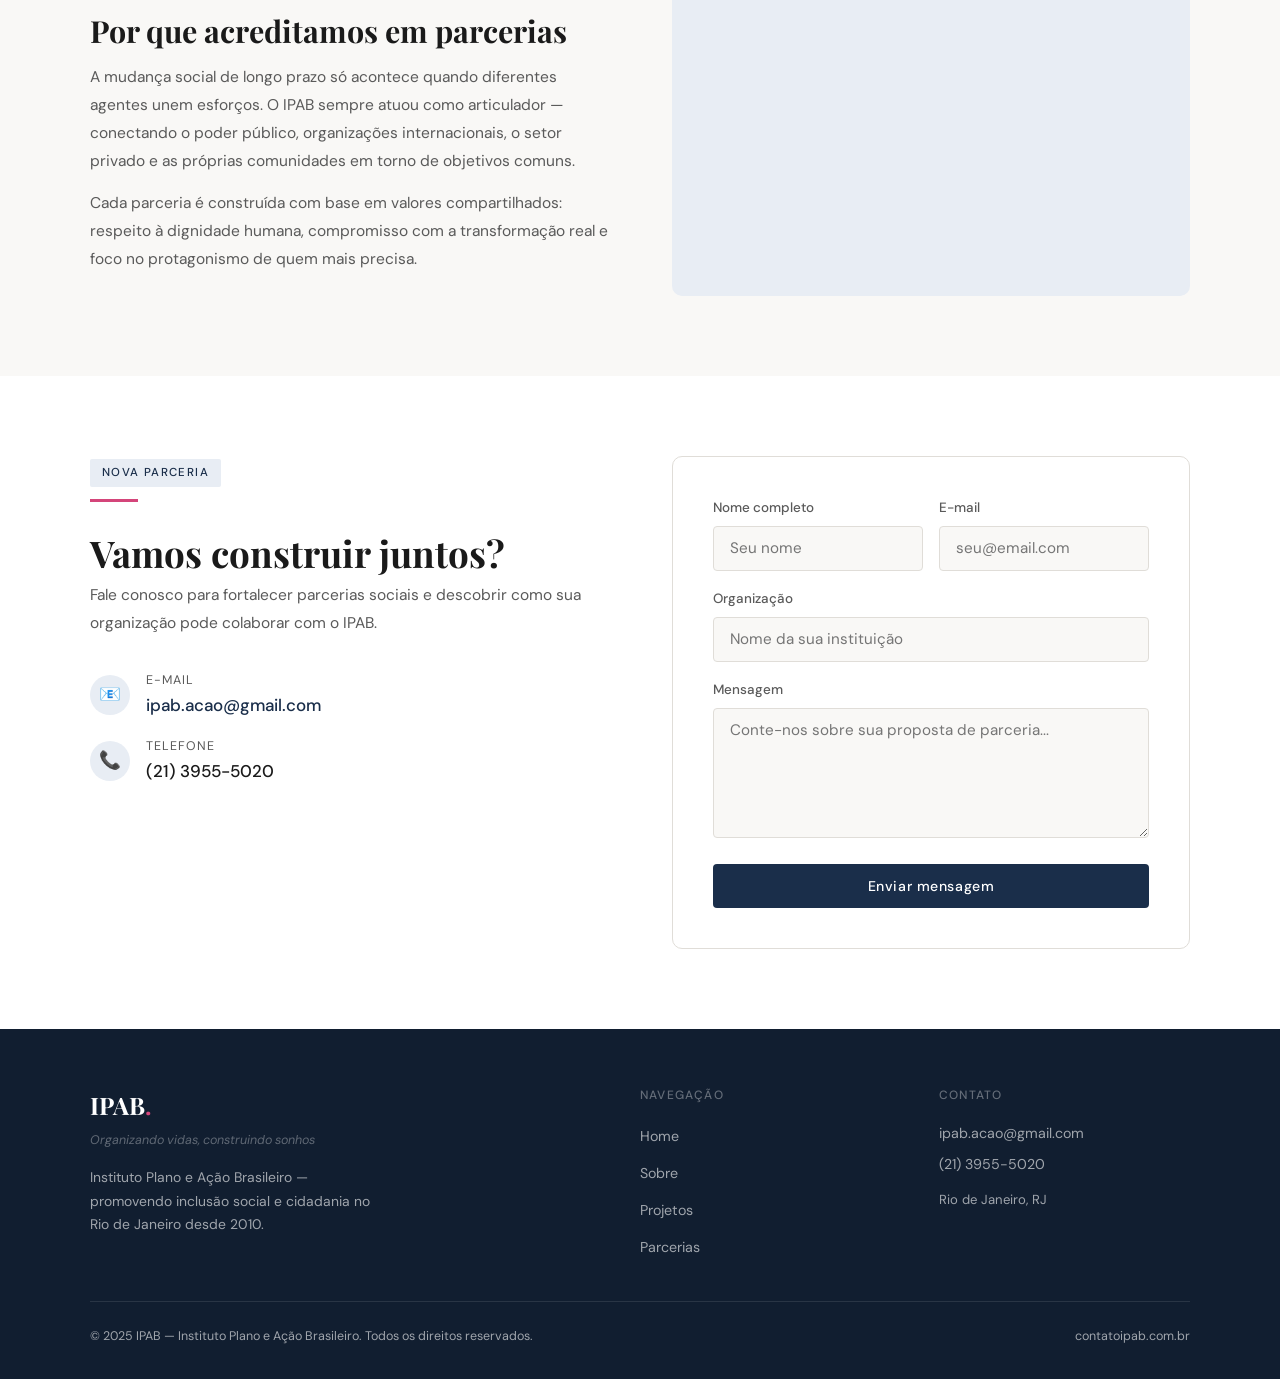
==== commit 3b99ecb8: "remove Casa Carioca Removed the Casa Carioca partnership section from the HTML." ====
--- a/parcerias.html
+++ b/parcerias.html
@@ -79,14 +79,6 @@
         <div>
           <h4>Botafogo de Futebol e Regatas</h4>
           <p>Parceria na Escolinha de Futsal, com treinamentos esportivos para 500 a 600 jovens em todas as categorias do masculino e feminino.</p>
-        </div>
-      </div>
-
-      <div class="parceria-item">
-        <div class="p-icon">🏠</div>
-        <div>
-          <h4>Projeto Casa Carioca</h4>
-          <p>Parceria com a Ambiental Engenharia e Consultoria Ltda. para apoio técnico e social nas intervenções habitacionais, atendendo 1.300 famílias.</p>
         </div>
       </div>
 
